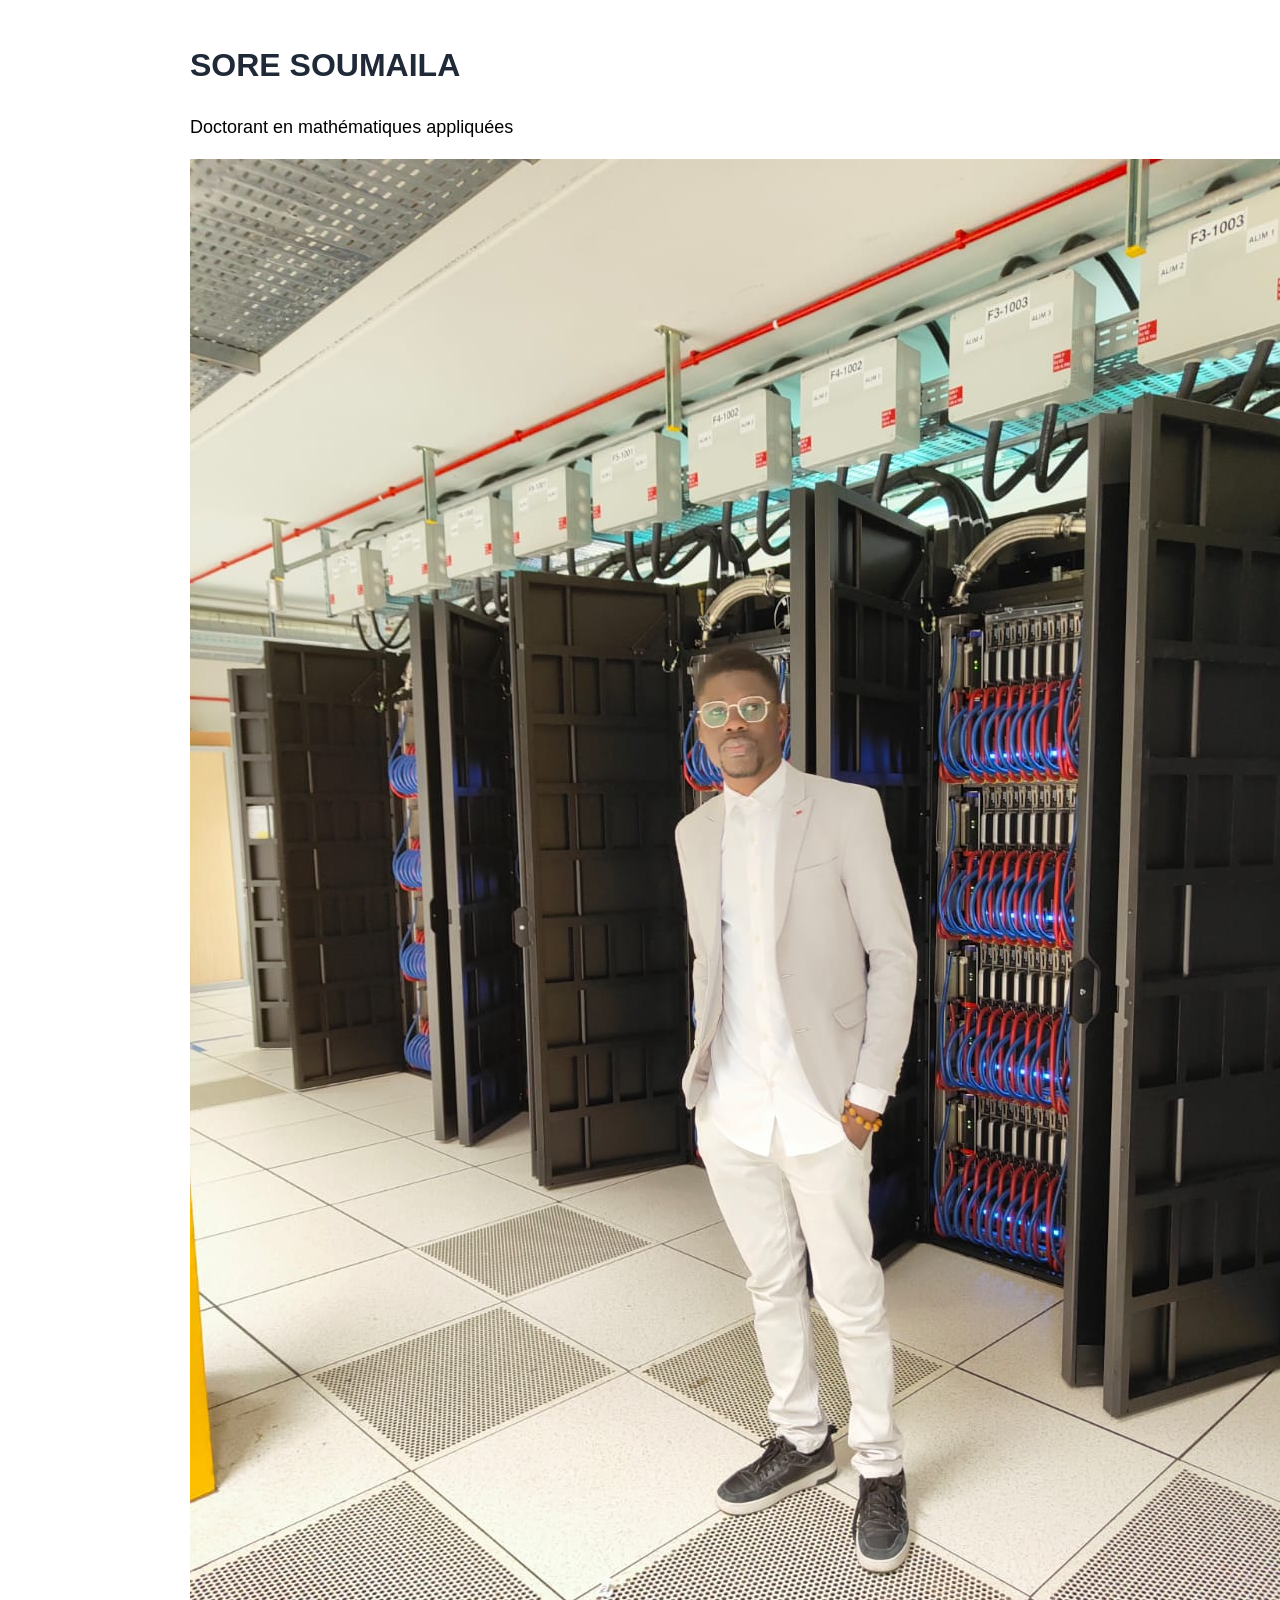
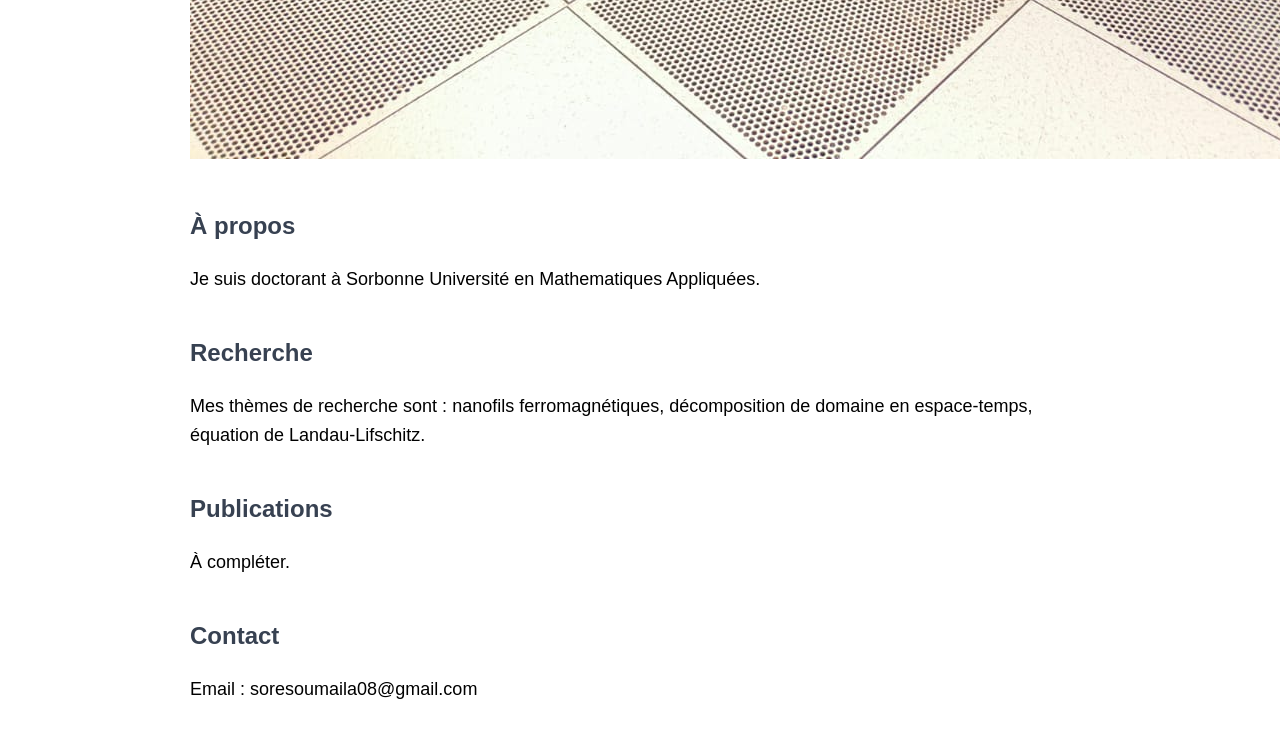
==== index.html @ db2e1ffe "Update index.html" ====
<!DOCTYPE html>
<html lang="fr">
<head>
  <meta charset="UTF-8">
  <meta name="viewport" content="width=device-width, initial-scale=1.0">
  <link rel="stylesheet" href="style.css">
  <title>Mon site personnel</title>
  <style>
    body {
      font-family: Arial, sans-serif;
      max-width: 900px;
      margin: 40px auto;
      padding: 0 20px;
      line-height: 1.6;
    }
    h1 {
      color: #1f2937;
    }
    h2 {
      margin-top: 40px;
      color: #374151;
    }
  </style>
</head>
<body>
  <h1>SORE SOUMAILA</h1>
  <p>Doctorant en mathématiques appliquées</p>
  <img src="images/photo.jpg" alt="Photo de profil" class="photo-profil">
  <h2>À propos</h2>
  <p>Je suis doctorant à Sorbonne Université en Mathematiques Appliquées.</p>
  <h2>Recherche</h2>
  <p>Mes thèmes de recherche sont : nanofils ferromagnétiques, décomposition de domaine en espace-temps, équation de Landau-Lifschitz.</p>

  <h2>Publications</h2>
  <p>À compléter.</p>

  <h2>Contact</h2>
  <p>Email : soresoumaila08@gmail.com</p>
</body>
</html>
---- style.css ----
body {
  font-family: Arial, sans-serif;
  margin: 40px;
}

h1 {
  color: darkblue;
}

p {
  font-size: 18px;
}
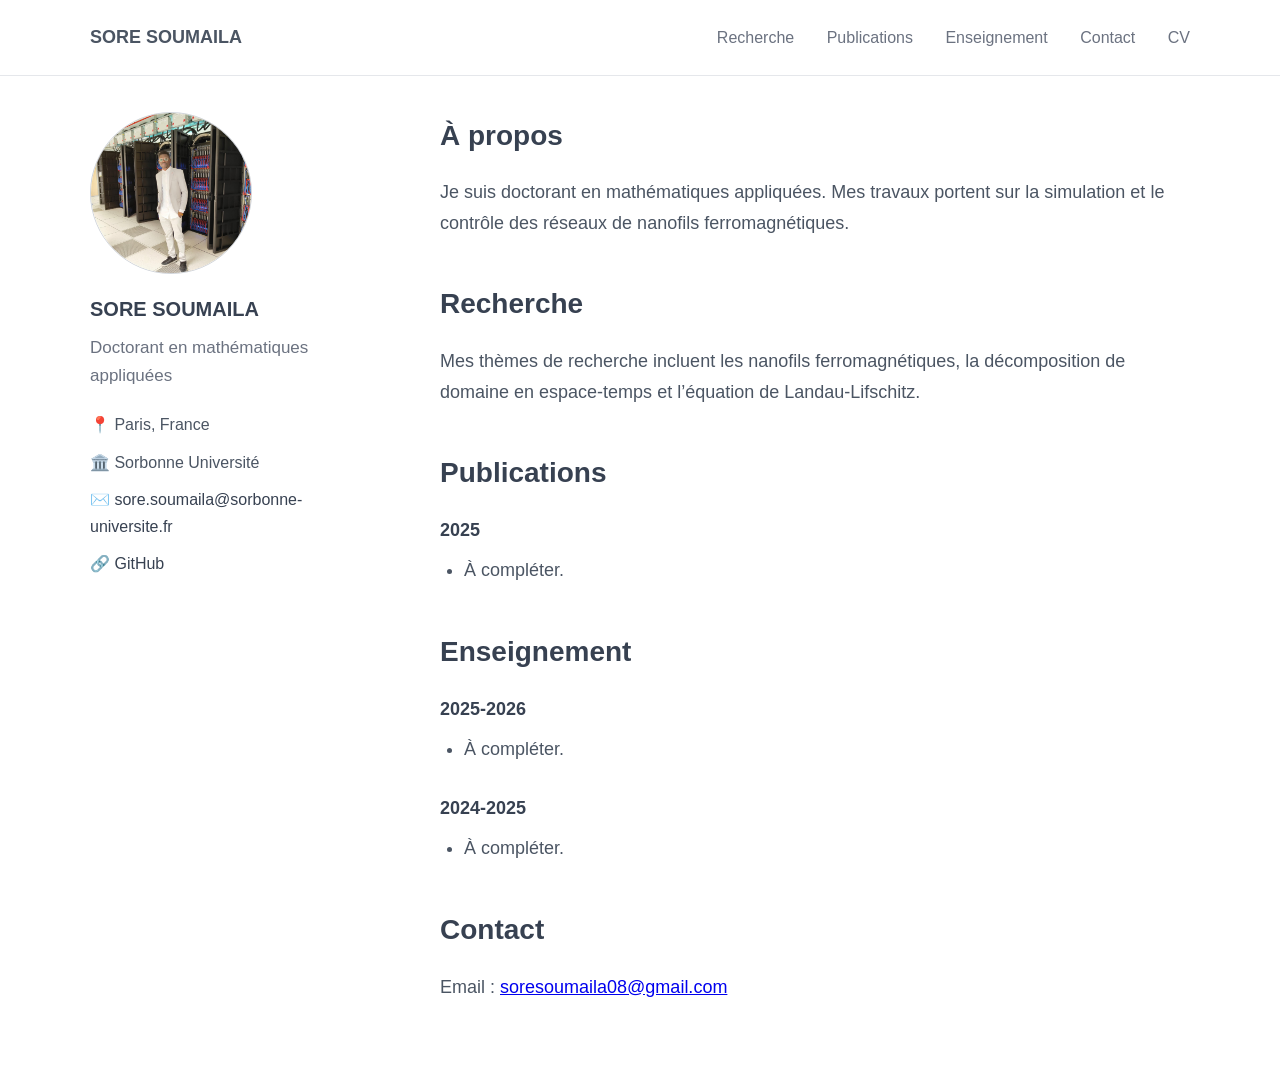
==== commit 21750f2e: "Update index.html" ====
--- a/index.html
+++ b/index.html
@@ -3,38 +3,93 @@
 <head>
   <meta charset="UTF-8">
   <meta name="viewport" content="width=device-width, initial-scale=1.0">
+  <title>SORE SOUMAILA</title>
   <link rel="stylesheet" href="style.css">
-  <title>Mon site personnel</title>
-  <style>
-    body {
-      font-family: Arial, sans-serif;
-      max-width: 900px;
-      margin: 40px auto;
-      padding: 0 20px;
-      line-height: 1.6;
-    }
-    h1 {
-      color: #1f2937;
-    }
-    h2 {
-      margin-top: 40px;
-      color: #374151;
-    }
-  </style>
 </head>
 <body>
-  <h1>SORE SOUMAILA</h1>
-  <p>Doctorant en mathématiques appliquées</p>
-  <img src="images/photo.jpg" alt="Photo de profil" class="photo-profil">
-  <h2>À propos</h2>
-  <p>Je suis doctorant à Sorbonne Université en Mathematiques Appliquées.</p>
-  <h2>Recherche</h2>
-  <p>Mes thèmes de recherche sont : nanofils ferromagnétiques, décomposition de domaine en espace-temps, équation de Landau-Lifschitz.</p>
+  <header class="topbar">
+    <div class="topbar-container">
+      <div class="site-name">SORE SOUMAILA</div>
+      <nav class="menu">
+        <a href="#recherche">Recherche</a>
+        <a href="#publications">Publications</a>
+        <a href="#enseignement">Enseignement</a>
+        <a href="#contact">Contact</a>
+        <a href="#">CV</a>
+      </nav>
+    </div>
+  </header>
 
-  <h2>Publications</h2>
-  <p>À compléter.</p>
+  <main class="layout">
+    <aside class="sidebar">
+      <img src="images/photo.jpg" alt="Photo de profil" class="photo-profil">
 
-  <h2>Contact</h2>
-  <p>Email : soresoumaila08@gmail.com</p>
+      <h1>SORE SOUMAILA</h1>
+      <p class="subtitle">Doctorant en mathématiques appliquées</p>
+
+      <div class="info-block">
+        <p>📍 Paris, France</p>
+        <p>🏛️ Sorbonne Université </p>
+        <p>✉️ <a href="mailto:sore.soumaila@sorbonne-universite.fr">sore.soumaila@sorbonne-universite.fr</a></p>
+        <p>🔗 <a href="#">GitHub</a></p>
+      </div>
+    </aside>
+
+    <section class="content">
+      <section id="apropos">
+        <h2>À propos</h2>
+        <p>
+          Je suis doctorant en mathématiques appliquées. Mes travaux portent sur
+          la simulation et le contrôle des réseaux de nanofils ferromagnétiques.
+        </p>
+      </section>
+
+      <section id="recherche">
+        <h2>Recherche</h2>
+        <p>
+          Mes thèmes de recherche incluent les nanofils ferromagnétiques,
+          la décomposition de domaine en espace-temps et l’équation de
+          Landau-Lifschitz.
+        </p>
+      </section>
+
+      <section id="publications">
+        <h2>Publications</h2>
+
+        <div class="year-block">
+          <h3>2025</h3>
+          <ul>
+            <li>À compléter.</li>
+          </ul>
+        </div>
+      </section>
+
+      <section id="enseignement">
+        <h2>Enseignement</h2>
+
+        <div class="year-block">
+          <h3>2025-2026</h3>
+          <ul>
+            <li>À compléter.</li>
+          </ul>
+        </div>
+
+        <div class="year-block">
+          <h3>2024-2025</h3>
+          <ul>
+            <li>À compléter.</li>
+          </ul>
+        </div>
+      </section>
+
+      <section id="contact">
+        <h2>Contact</h2>
+        <p>
+          Email :
+          <a href="mailto:soresoumaila08@gmail.com">soresoumaila08@gmail.com</a>
+        </p>
+      </section>
+    </section>
+  </main>
 </body>
 </html>
--- a/style.css
+++ b/style.css
@@ -1,12 +1,142 @@
 body {
-  font-family: Arial, sans-serif;
-  margin: 40px;
+  margin: 0;
+  font-family: Arial, Helvetica, sans-serif;
+  color: #333;
+  background-color: #ffffff;
+  line-height: 1.7;
 }
 
-h1 {
-  color: darkblue;
+.topbar {
+  border-bottom: 1px solid #e5e7eb;
+  background-color: #fff;
 }
 
-p {
+.topbar-container {
+  max-width: 1100px;
+  margin: 0 auto;
+  padding: 22px 24px;
+  display: flex;
+  align-items: center;
+  justify-content: space-between;
+}
+
+.site-name {
   font-size: 18px;
+  font-weight: 700;
+  color: #4b5563;
 }
+
+.menu a {
+  text-decoration: none;
+  color: #6b7280;
+  margin-left: 28px;
+  font-size: 16px;
+}
+
+.menu a:hover {
+  color: #111827;
+}
+
+.layout {
+  max-width: 1100px;
+  margin: 36px auto;
+  padding: 0 24px;
+  display: grid;
+  grid-template-columns: 280px 1fr;
+  gap: 70px;
+}
+
+.sidebar {
+  position: sticky;
+  top: 30px;
+  align-self: start;
+}
+
+.photo-profil {
+  width: 160px;
+  height: 160px;
+  object-fit: cover;
+  border-radius: 50%;
+  display: block;
+  margin-bottom: 18px;
+  border: 1px solid #d1d5db;
+}
+
+.sidebar h1 {
+  font-size: 20px;
+  margin: 0 0 8px 0;
+  color: #374151;
+}
+
+.subtitle {
+  margin: 0 0 20px 0;
+  color: #6b7280;
+  font-size: 17px;
+}
+
+.info-block p {
+  margin: 10px 0;
+  color: #4b5563;
+  font-size: 16px;
+}
+
+.info-block a {
+  color: #374151;
+  text-decoration: none;
+}
+
+.info-block a:hover {
+  text-decoration: underline;
+}
+
+.content h2 {
+  font-size: 28px;
+  margin-top: 0;
+  margin-bottom: 10px;
+  color: #374151;
+}
+
+.content p,
+.content li {
+  font-size: 18px;
+  color: #4b5563;
+}
+
+.content section {
+  margin-bottom: 42px;
+}
+
+.year-block {
+  margin-bottom: 28px;
+}
+
+.year-block h3 {
+  font-size: 18px;
+  margin-bottom: 10px;
+  color: #374151;
+}
+
+.year-block ul {
+  margin: 0;
+  padding-left: 24px;
+}
+
+.year-block li {
+  margin-bottom: 10px;
+}
+
+@media (max-width: 900px) {
+  .layout {
+    grid-template-columns: 1fr;
+    gap: 30px;
+  }
+
+  .sidebar {
+    position: static;
+  }
+
+  .menu a {
+    margin-left: 14px;
+    font-size: 14px;
+  }
+}
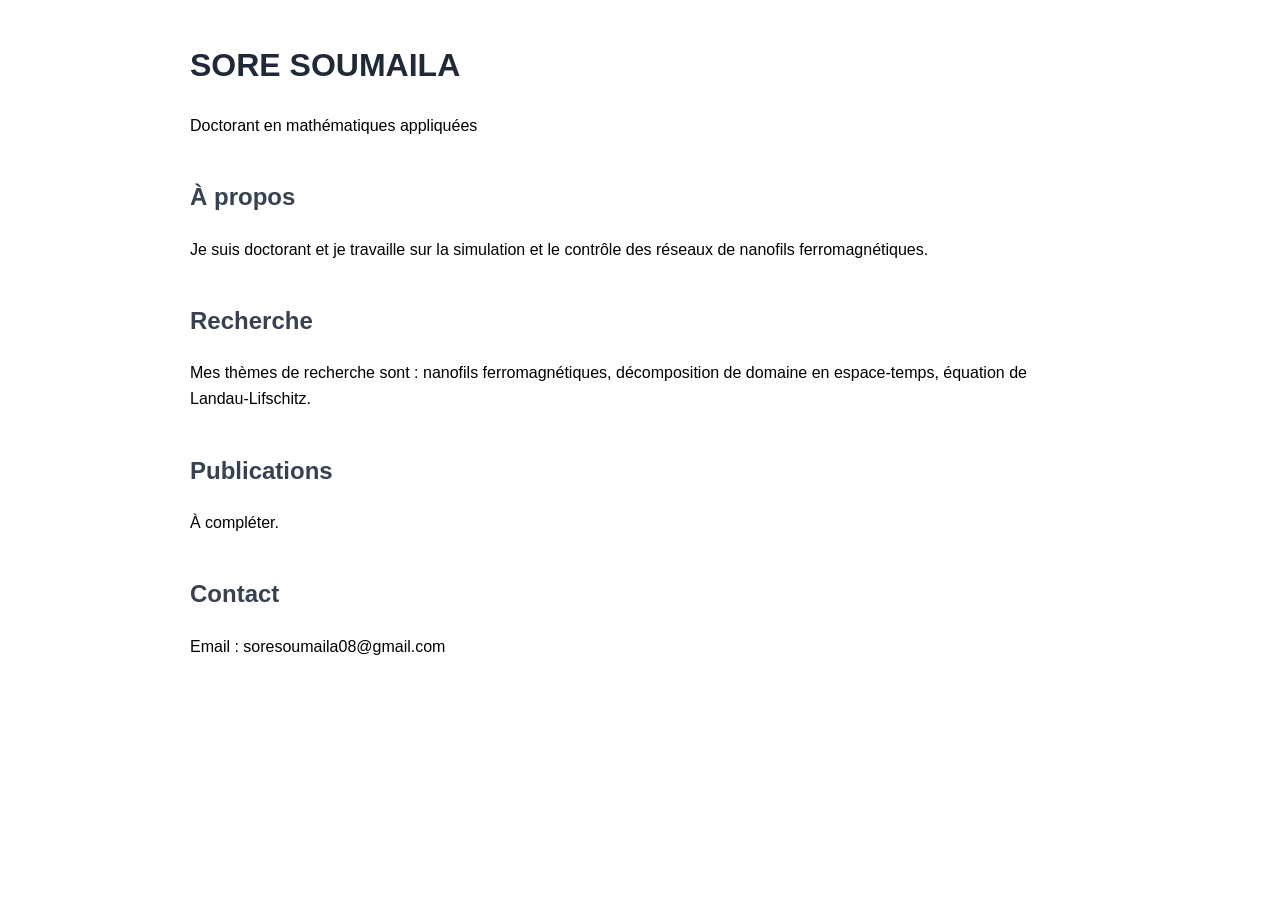
==== commit 1eb0433d: "Add files via upload" ====
--- a/index.html
+++ b/index.html
@@ -3,93 +3,38 @@
 <head>
   <meta charset="UTF-8">
   <meta name="viewport" content="width=device-width, initial-scale=1.0">
-  <title>SORE SOUMAILA</title>
-  <link rel="stylesheet" href="style.css">
+  <title>Mon site personnel</title>
+  <style>
+    body {
+      font-family: Arial, sans-serif;
+      max-width: 900px;
+      margin: 40px auto;
+      padding: 0 20px;
+      line-height: 1.6;
+    }
+    h1 {
+      color: #1f2937;
+    }
+    h2 {
+      margin-top: 40px;
+      color: #374151;
+    }
+  </style>
 </head>
 <body>
-  <header class="topbar">
-    <div class="topbar-container">
-      <div class="site-name">SORE SOUMAILA</div>
-      <nav class="menu">
-        <a href="#recherche">Recherche</a>
-        <a href="#publications">Publications</a>
-        <a href="#enseignement">Enseignement</a>
-        <a href="#contact">Contact</a>
-        <a href="#">CV</a>
-      </nav>
-    </div>
-  </header>
+  <h1>SORE SOUMAILA</h1>
+  <p>Doctorant en mathématiques appliquées</p>
 
-  <main class="layout">
-    <aside class="sidebar">
-      <img src="images/photo.jpg" alt="Photo de profil" class="photo-profil">
+  <h2>À propos</h2>
+  <p>Je suis doctorant et je travaille sur la simulation et le contrôle des réseaux de nanofils ferromagnétiques.</p>
 
-      <h1>SORE SOUMAILA</h1>
-      <p class="subtitle">Doctorant en mathématiques appliquées</p>
+  <h2>Recherche</h2>
+  <p>Mes thèmes de recherche sont : nanofils ferromagnétiques, décomposition de domaine en espace-temps, équation de Landau-Lifschitz.</p>
 
-      <div class="info-block">
-        <p>📍 Paris, France</p>
-        <p>🏛️ Sorbonne Université </p>
-        <p>✉️ <a href="mailto:sore.soumaila@sorbonne-universite.fr">sore.soumaila@sorbonne-universite.fr</a></p>
-        <p>🔗 <a href="#">GitHub</a></p>
-      </div>
-    </aside>
+  <h2>Publications</h2>
+  <p>À compléter.</p>
 
-    <section class="content">
-      <section id="apropos">
-        <h2>À propos</h2>
-        <p>
-          Je suis doctorant en mathématiques appliquées. Mes travaux portent sur
-          la simulation et le contrôle des réseaux de nanofils ferromagnétiques.
-        </p>
-      </section>
-
-      <section id="recherche">
-        <h2>Recherche</h2>
-        <p>
-          Mes thèmes de recherche incluent les nanofils ferromagnétiques,
-          la décomposition de domaine en espace-temps et l’équation de
-          Landau-Lifschitz.
-        </p>
-      </section>
-
-      <section id="publications">
-        <h2>Publications</h2>
-
-        <div class="year-block">
-          <h3>2025</h3>
-          <ul>
-            <li>À compléter.</li>
-          </ul>
-        </div>
-      </section>
-
-      <section id="enseignement">
-        <h2>Enseignement</h2>
-
-        <div class="year-block">
-          <h3>2025-2026</h3>
-          <ul>
-            <li>À compléter.</li>
-          </ul>
-        </div>
-
-        <div class="year-block">
-          <h3>2024-2025</h3>
-          <ul>
-            <li>À compléter.</li>
-          </ul>
-        </div>
-      </section>
-
-      <section id="contact">
-        <h2>Contact</h2>
-        <p>
-          Email :
-          <a href="mailto:soresoumaila08@gmail.com">soresoumaila08@gmail.com</a>
-        </p>
-      </section>
-    </section>
-  </main>
+  <h2>Contact</h2>
+  <p>Email : soresoumaila08@gmail.com</p>
 </body>
 </html>
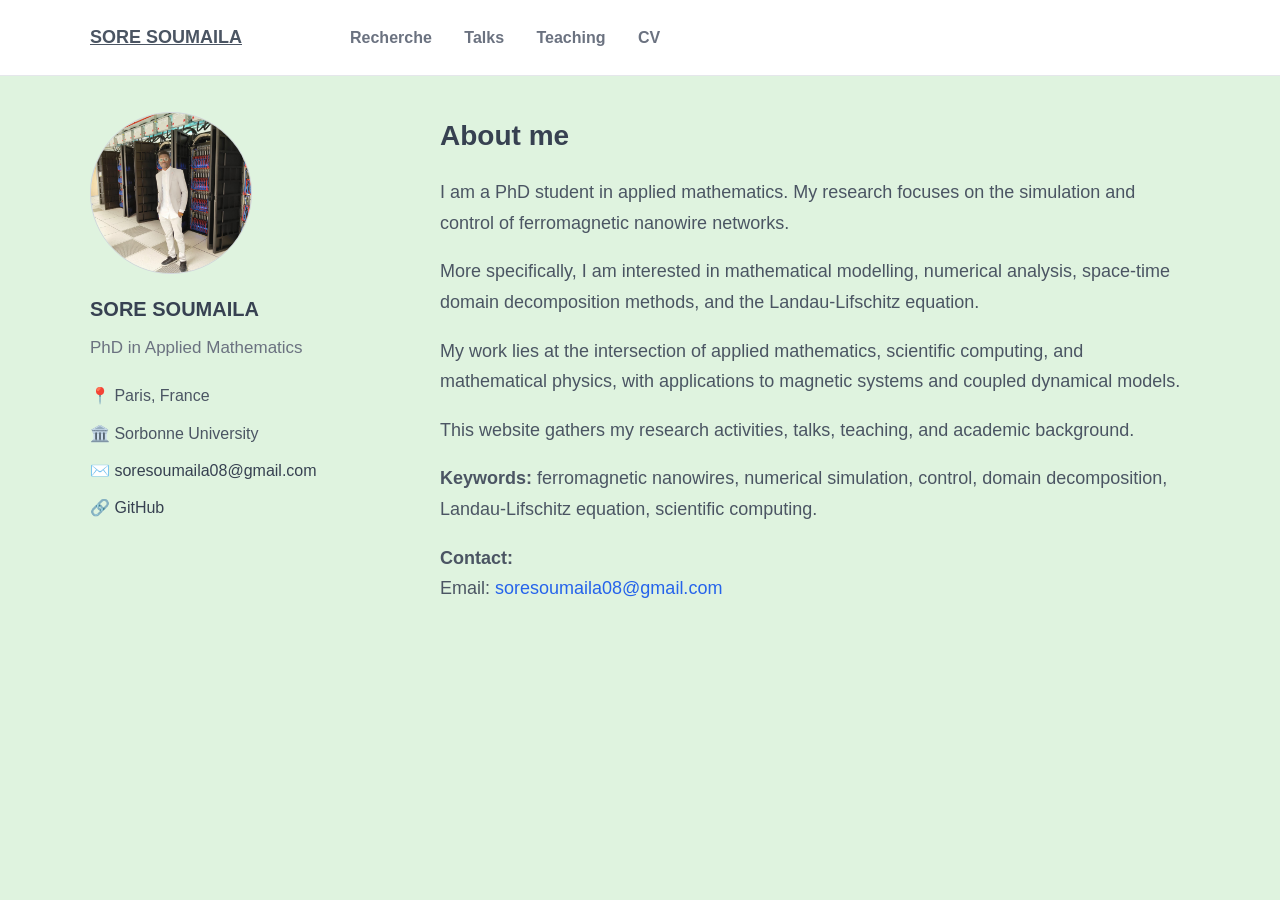
==== commit 3e9b6c83: "Update index.html" ====
--- a/index.html
+++ b/index.html
@@ -3,38 +3,74 @@
 <head>
   <meta charset="UTF-8">
   <meta name="viewport" content="width=device-width, initial-scale=1.0">
-  <title>Mon site personnel</title>
-  <style>
-    body {
-      font-family: Arial, sans-serif;
-      max-width: 900px;
-      margin: 40px auto;
-      padding: 0 20px;
-      line-height: 1.6;
-    }
-    h1 {
-      color: #1f2937;
-    }
-    h2 {
-      margin-top: 40px;
-      color: #374151;
-    }
-  </style>
+  <title>SORE SOUMAILA</title>
+  <link rel="stylesheet" href="style.css">
 </head>
 <body>
-  <h1>SORE SOUMAILA</h1>
-  <p>Doctorant en mathématiques appliquées</p>
+  <header class="topbar">
+    <div class="topbar-container">
+      <a href="index.html" class="site-name">SORE SOUMAILA</a>
+      <nav class="menu">
+        <a href="recherche.html">Recherche</a>
+        <a href="talks.html">Talks</a>
+        <a href="enseignement.html">Teaching</a>
+        <a href="cv.html">CV</a>
+      </nav>
+    </div>
+  </header>
 
-  <h2>À propos</h2>
-  <p>Je suis doctorant et je travaille sur la simulation et le contrôle des réseaux de nanofils ferromagnétiques.</p>
+  <main class="layout">
+    <aside class="sidebar">
+      <img src="images/photo.jpg" alt="Photo de profil" class="photo-profil">
 
-  <h2>Recherche</h2>
-  <p>Mes thèmes de recherche sont : nanofils ferromagnétiques, décomposition de domaine en espace-temps, équation de Landau-Lifschitz.</p>
+      <h1>SORE SOUMAILA</h1>
+      <p class="subtitle">PhD in Applied Mathematics</p>
 
-  <h2>Publications</h2>
-  <p>À compléter.</p>
+      <div class="info-block">
+        <p>📍 Paris, France</p>
+        <p>🏛️ Sorbonne University</p>
+        <p>✉️ <a href="mailto:soresoumaila08@gmail.com">soresoumaila08@gmail.com</a></p>
+        <p>🔗 <a href="#">GitHub</a></p>
+      </div>
+    </aside>
 
-  <h2>Contact</h2>
-  <p>Email : soresoumaila08@gmail.com</p>
+    <section class="content">
+      <h2>About me</h2>
+
+      <p>
+        I am a PhD student in applied mathematics. My research focuses on the
+        simulation and control of ferromagnetic nanowire networks.
+      </p>
+
+      <p>
+        More specifically, I am interested in mathematical modelling,
+        numerical analysis, space-time domain decomposition methods,
+        and the Landau-Lifschitz equation.
+      </p>
+
+      <p>
+        My work lies at the intersection of applied mathematics,
+        scientific computing, and mathematical physics, with applications
+        to magnetic systems and coupled dynamical models.
+      </p>
+
+      <p>
+        This website gathers my research activities, talks, teaching,
+        and academic background.
+      </p>
+
+      <p>
+        <strong>Keywords:</strong> ferromagnetic nanowires, numerical simulation,
+        control, domain decomposition, Landau-Lifschitz equation,
+        scientific computing.
+      </p>
+
+      <p>
+        <strong>Contact:</strong><br>
+        Email:
+        <a href="mailto:soresoumaila08@gmail.com">soresoumaila08@gmail.com</a>
+      </p>
+    </section>
+  </main>
 </body>
 </html>
--- a/style.css
+++ b/style.css
@@ -0,0 +1,158 @@
+body {
+  margin: 0;
+  font-family: Arial, Helvetica, sans-serif;
+  color: #333;
+  background-color: #dff3df;
+  line-height: 1.7;
+}
+
+.topbar {
+  border-bottom: 1px solid #e5e7eb;
+  background-color: #fff;
+}
+
+.topbar-container {
+  max-width: 1100px;
+  margin: 0 auto;
+  padding: 22px 24px;
+  display: flex;
+  align-items: center;
+  justify-content: flex-start;
+  gap: 80px;
+}
+
+.site-name {
+  font-size: 18px;
+  font-weight: 700;
+  color: #4b5563;
+}
+
+.menu a {
+  text-decoration: none;
+  color: #6b7280;
+  margin-left: 28px;
+  font-size: 16px;
+  font-weight: 600;
+}
+
+.menu a:hover {
+  color: #111827;
+}
+
+.layout {
+  max-width: 1100px;
+  margin: 36px auto;
+  padding: 0 24px;
+  display: grid;
+  grid-template-columns: 280px 1fr;
+  gap: 70px;
+}
+
+.sidebar {
+  align-self: start;
+}
+
+.photo-profil {
+  width: 160px;
+  height: 160px;
+  object-fit: cover;
+  border-radius: 50%;
+  display: block;
+  margin-bottom: 18px;
+  border: 1px solid #d1d5db;
+}
+
+.sidebar h1 {
+  font-size: 20px;
+  margin: 0 0 8px 0;
+  color: #374151;
+}
+
+.subtitle {
+  margin: 0 0 20px 0;
+  color: #6b7280;
+  font-size: 17px;
+}
+
+.info-block p {
+  margin: 10px 0;
+  color: #4b5563;
+  font-size: 16px;
+}
+
+.info-block a {
+  color: #374151;
+  text-decoration: none;
+}
+
+.info-block a:hover {
+  text-decoration: underline;
+}
+
+.content h2 {
+  font-size: 28px;
+  margin-top: 0;
+  margin-bottom: 10px;
+  color: #374151;
+}
+
+.content h3 {
+  font-size: 22px;
+  margin-top: 28px;
+  margin-bottom: 10px;
+  color: #374151;
+}
+
+.content p,
+.content li {
+  font-size: 18px;
+  color: #4b5563;
+}
+
+.content section {
+  margin-bottom: 42px;
+}
+
+.year-block {
+  margin-bottom: 28px;
+}
+
+.year-block h3 {
+  font-size: 18px;
+  margin-bottom: 10px;
+  color: #374151;
+}
+
+.year-block ul {
+  margin: 0;
+  padding-left: 24px;
+}
+
+.year-block li {
+  margin-bottom: 10px;
+}
+
+.content ul {
+  padding-left: 22px;
+}
+
+.content a {
+  color: #2563eb;
+  text-decoration: none;
+}
+
+.content a:hover {
+  text-decoration: underline;
+}
+
+@media (max-width: 900px) {
+  .layout {
+    grid-template-columns: 1fr;
+    gap: 30px;
+  }
+
+  .menu a {
+    margin-left: 14px;
+    font-size: 14px;
+  }
+}
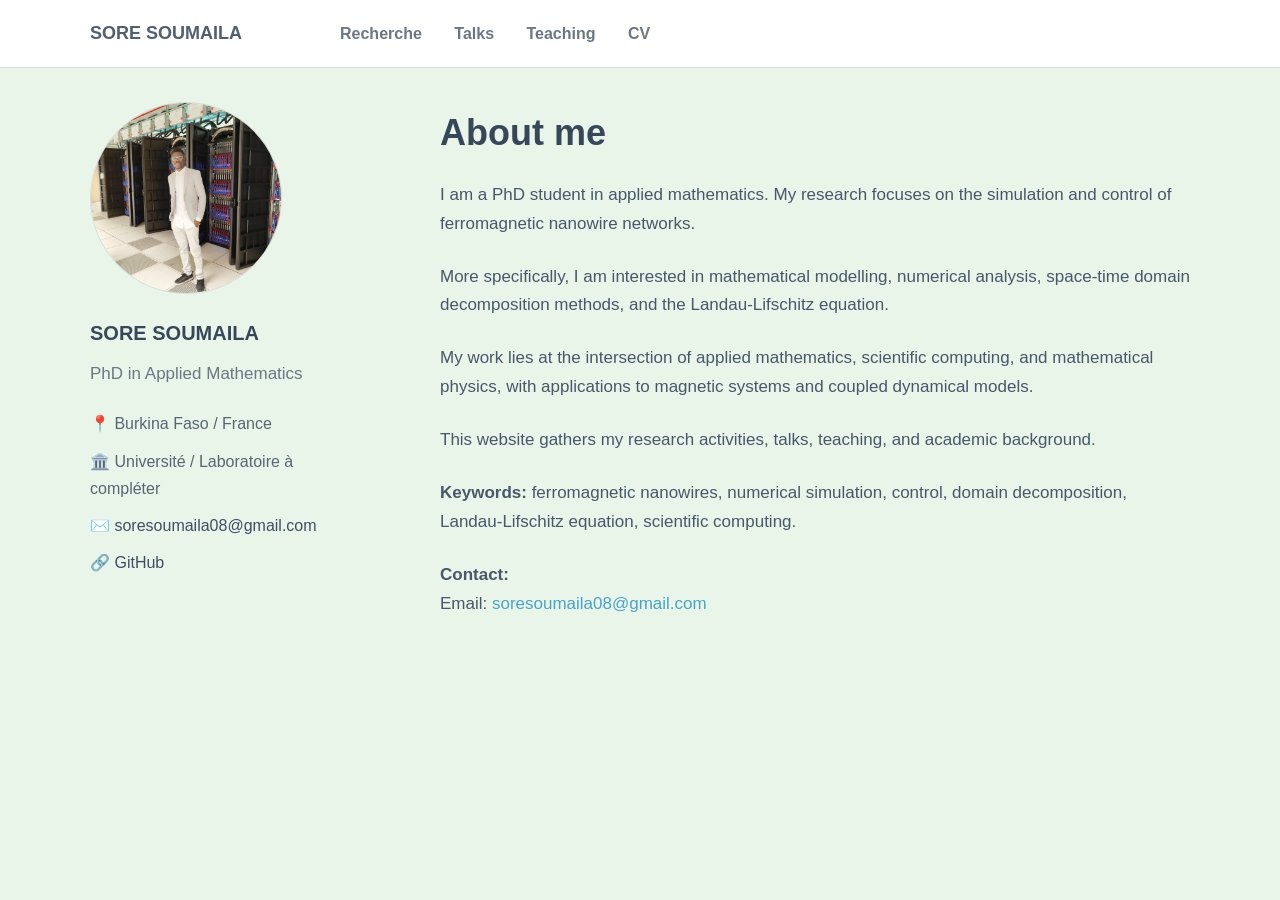
==== commit b14bf0c3: "Update index.html" ====
--- a/index.html
+++ b/index.html
@@ -1,3 +1,4 @@
+
 <!DOCTYPE html>
 <html lang="fr">
 <head>
@@ -27,8 +28,8 @@
       <p class="subtitle">PhD in Applied Mathematics</p>
 
       <div class="info-block">
-        <p>📍 Paris, France</p>
-        <p>🏛️ Sorbonne University</p>
+        <p>📍 Burkina Faso / France</p>
+        <p>🏛️ Université / Laboratoire à compléter</p>
         <p>✉️ <a href="mailto:soresoumaila08@gmail.com">soresoumaila08@gmail.com</a></p>
         <p>🔗 <a href="#">GitHub</a></p>
       </div>
--- a/style.css
+++ b/style.css
@@ -1,51 +1,56 @@
 body {
   margin: 0;
   font-family: Arial, Helvetica, sans-serif;
-  color: #333;
-  background-color: #dff3df;
+  color: #3f4d63;
+  background-color: #eaf5ea;
   line-height: 1.7;
 }
 
 .topbar {
-  border-bottom: 1px solid #e5e7eb;
-  background-color: #fff;
+  border-bottom: 1px solid #d8e0d8;
+  background-color: #ffffff;
 }
 
 .topbar-container {
   max-width: 1100px;
   margin: 0 auto;
-  padding: 22px 24px;
+  padding: 18px 24px;
   display: flex;
   align-items: center;
   justify-content: flex-start;
-  gap: 80px;
+  gap: 70px;
 }
 
 .site-name {
   font-size: 18px;
   font-weight: 700;
-  color: #4b5563;
+  color: #51606f;
+  text-decoration: none;
+}
+
+.site-name:hover {
+  text-decoration: underline;
 }
 
 .menu a {
   text-decoration: none;
-  color: #6b7280;
+  color: #6b7785;
   margin-left: 28px;
   font-size: 16px;
   font-weight: 600;
 }
 
 .menu a:hover {
-  color: #111827;
+  color: #2f3b4a;
 }
 
 .layout {
   max-width: 1100px;
-  margin: 36px auto;
+  margin: 34px auto;
   padding: 0 24px;
   display: grid;
-  grid-template-columns: 280px 1fr;
-  gap: 70px;
+  grid-template-columns: 270px 1fr;
+  gap: 80px;
 }
 
 .sidebar {
@@ -53,35 +58,35 @@
 }
 
 .photo-profil {
-  width: 160px;
-  height: 160px;
+  width: 190px;
+  height: 190px;
   object-fit: cover;
   border-radius: 50%;
   display: block;
-  margin-bottom: 18px;
-  border: 1px solid #d1d5db;
+  margin-bottom: 22px;
+  border: 1px solid #d5dddd;
 }
 
 .sidebar h1 {
   font-size: 20px;
-  margin: 0 0 8px 0;
-  color: #374151;
+  margin: 0 0 10px 0;
+  color: #37475a;
 }
 
 .subtitle {
-  margin: 0 0 20px 0;
-  color: #6b7280;
+  margin: 0 0 22px 0;
+  color: #6a7784;
   font-size: 17px;
 }
 
 .info-block p {
   margin: 10px 0;
-  color: #4b5563;
+  color: #586574;
   font-size: 16px;
 }
 
 .info-block a {
-  color: #374151;
+  color: #3f4d63;
   text-decoration: none;
 }
 
@@ -90,27 +95,41 @@
 }
 
 .content h2 {
-  font-size: 28px;
+  font-size: 36px;
   margin-top: 0;
-  margin-bottom: 10px;
-  color: #374151;
+  margin-bottom: 18px;
+  color: #37475a;
 }
 
 .content h3 {
-  font-size: 22px;
+  font-size: 24px;
   margin-top: 28px;
-  margin-bottom: 10px;
-  color: #374151;
+  margin-bottom: 12px;
+  color: #37475a;
 }
 
 .content p,
 .content li {
-  font-size: 18px;
-  color: #4b5563;
+  font-size: 17px;
+  color: #48576a;
 }
 
-.content section {
-  margin-bottom: 42px;
+.content p {
+  margin-bottom: 24px;
+  max-width: 900px;
+}
+
+.content ul {
+  padding-left: 24px;
+}
+
+.content a {
+  color: #4aa3c7;
+  text-decoration: none;
+}
+
+.content a:hover {
+  text-decoration: underline;
 }
 
 .year-block {
@@ -120,7 +139,7 @@
 .year-block h3 {
   font-size: 18px;
   margin-bottom: 10px;
-  color: #374151;
+  color: #37475a;
 }
 
 .year-block ul {
@@ -132,22 +151,13 @@
   margin-bottom: 10px;
 }
 
-.content ul {
-  padding-left: 22px;
-}
-
-.content a {
-  color: #2563eb;
-  text-decoration: none;
-}
-
-.content a:hover {
-  text-decoration: underline;
-}
-
 @media (max-width: 900px) {
   .layout {
     grid-template-columns: 1fr;
+    gap: 30px;
+  }
+
+  .topbar-container {
     gap: 30px;
   }
 
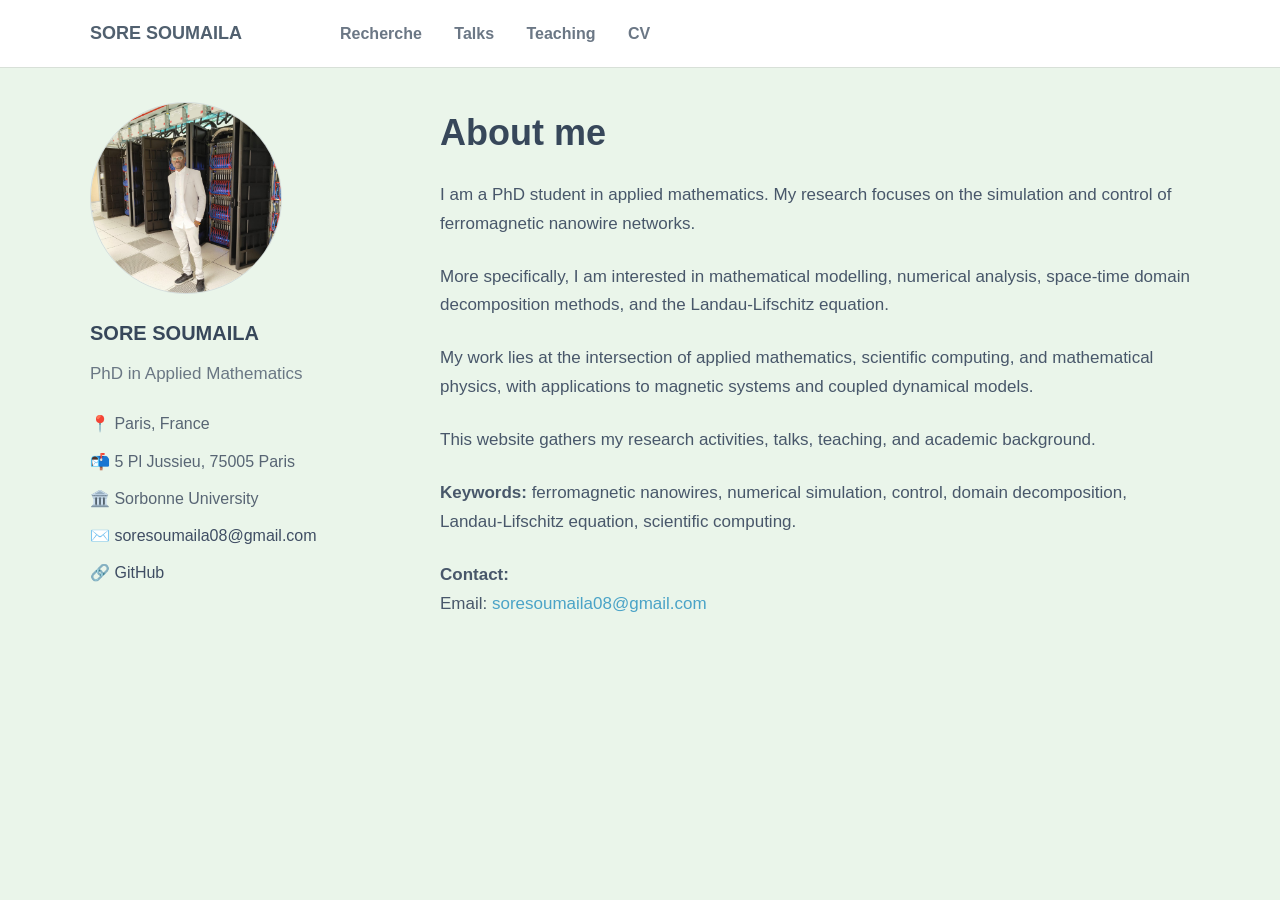
==== commit 5df9a557: "Update index.html" ====
--- a/index.html
+++ b/index.html
@@ -1,35 +1,35 @@
-
 <!DOCTYPE html>
 <html lang="fr">
 <head>
   <meta charset="UTF-8">
   <meta name="viewport" content="width=device-width, initial-scale=1.0">
   <title>SORE SOUMAILA</title>
-  <link rel="stylesheet" href="style.css">
+  <link rel="stylesheet" href="/style.css">
 </head>
 <body>
   <header class="topbar">
     <div class="topbar-container">
-      <a href="index.html" class="site-name">SORE SOUMAILA</a>
+      <a href="/" class="site-name">SORE SOUMAILA</a>
       <nav class="menu">
-        <a href="recherche.html">Recherche</a>
-        <a href="talks.html">Talks</a>
-        <a href="enseignement.html">Teaching</a>
-        <a href="cv.html">CV</a>
+        <a href="/recherche/">Recherche</a>
+        <a href="/talks/">Talks</a>
+        <a href="/enseignement/">Teaching</a>
+        <a href="/cv/">CV</a>
       </nav>
     </div>
   </header>
 
   <main class="layout">
     <aside class="sidebar">
-      <img src="images/photo.jpg" alt="Photo de profil" class="photo-profil">
+      <img src="/images/photo.jpg" alt="Photo de profil" class="photo-profil">
 
       <h1>SORE SOUMAILA</h1>
       <p class="subtitle">PhD in Applied Mathematics</p>
 
       <div class="info-block">
-        <p>📍 Burkina Faso / France</p>
-        <p>🏛️ Université / Laboratoire à compléter</p>
+        <p>📍 Paris, France</p>
+        <p>📬 5 Pl Jussieu, 75005 Paris</p>
+        <p>🏛️ Sorbonne University </p>
         <p>✉️ <a href="mailto:soresoumaila08@gmail.com">soresoumaila08@gmail.com</a></p>
         <p>🔗 <a href="#">GitHub</a></p>
       </div>
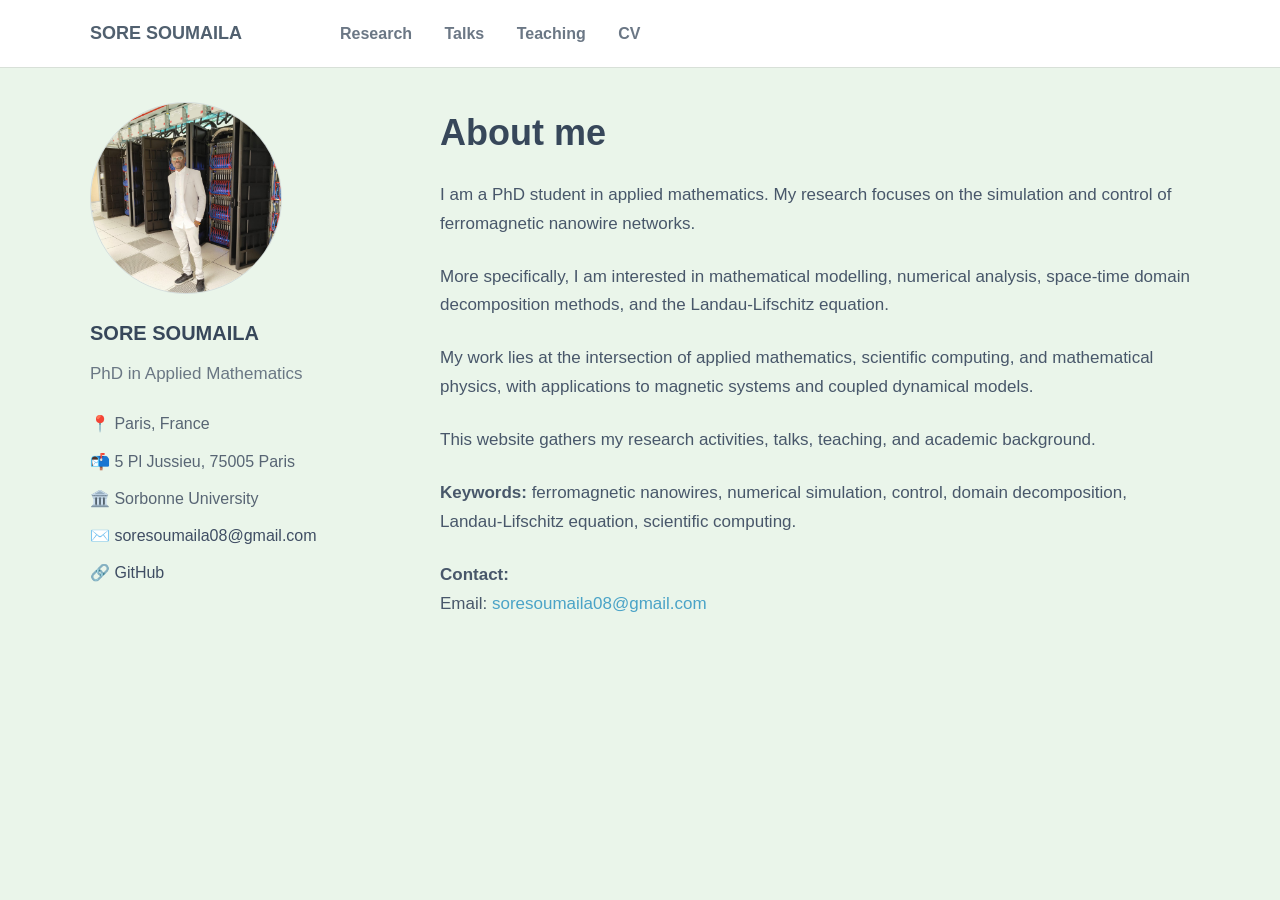
==== commit c52deb73: "Update index.html" ====
--- a/index.html
+++ b/index.html
@@ -3,6 +3,7 @@
 <head>
   <meta charset="UTF-8">
   <meta name="viewport" content="width=device-width, initial-scale=1.0">
+  <meta name="google-site-verification" content="8gv8ETqGiuPviAt5-yaoIe_0OM7RxLq_Fy0cH31vGm8" />
   <title>SORE SOUMAILA</title>
   <link rel="stylesheet" href="/style.css">
 </head>
@@ -11,7 +12,7 @@
     <div class="topbar-container">
       <a href="/" class="site-name">SORE SOUMAILA</a>
       <nav class="menu">
-        <a href="/recherche/">Recherche</a>
+        <a href="/recherche/">Research</a>
         <a href="/talks/">Talks</a>
         <a href="/enseignement/">Teaching</a>
         <a href="/cv/">CV</a>
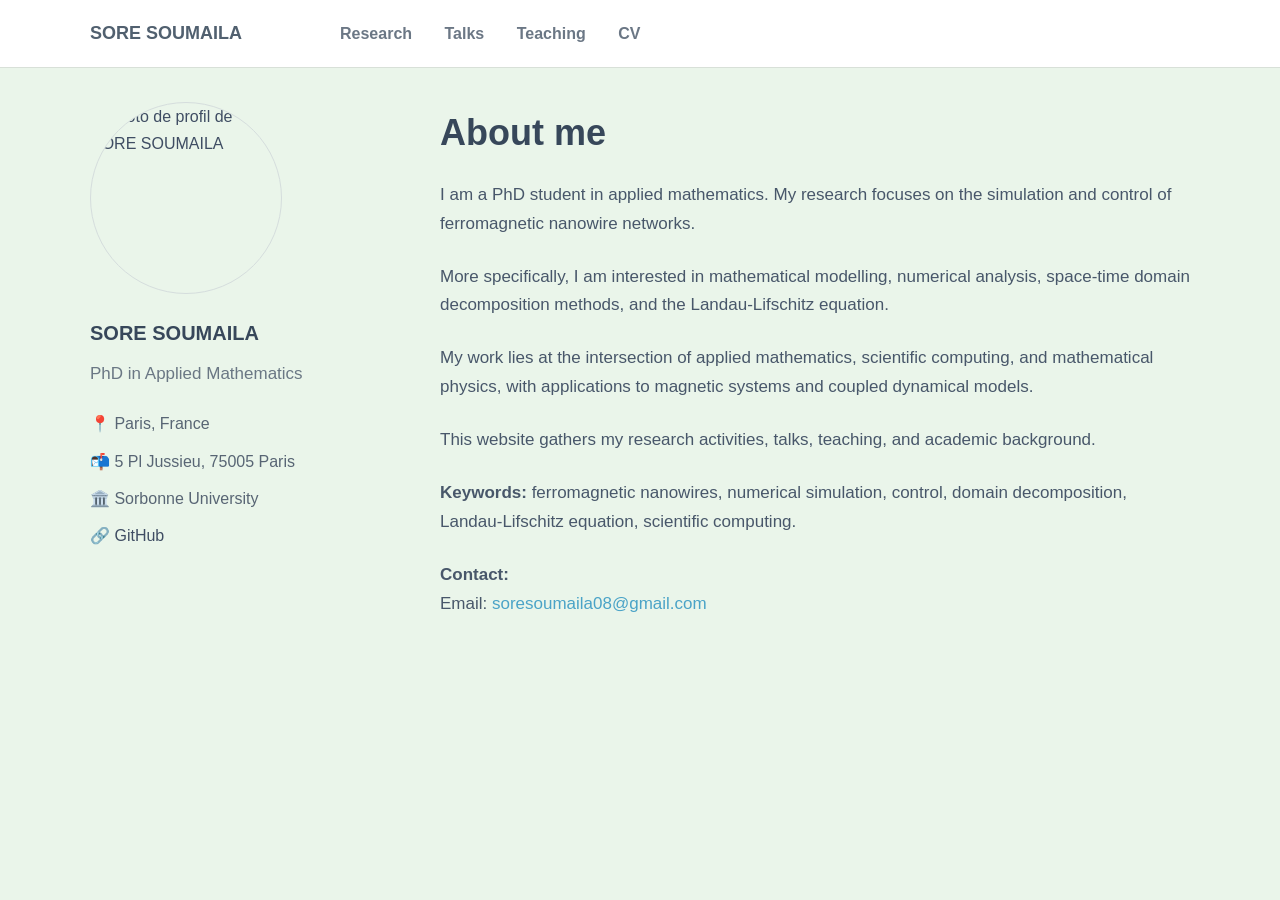
==== commit c853e588: "Update index.html" ====
--- a/index.html
+++ b/index.html
@@ -4,7 +4,10 @@
   <meta charset="UTF-8">
   <meta name="viewport" content="width=device-width, initial-scale=1.0">
   <meta name="google-site-verification" content="8gv8ETqGiuPviAt5-yaoIe_0OM7RxLq_Fy0cH31vGm8" />
-  <title>SORE SOUMAILA</title>
+  <title>SORE SOUMAILA - Doctorant en mathématiques appliquées</title>
+  <meta name="description" content="Site personnel de SORE SOUMAILA, doctorant en mathématiques appliquées. Recherche en simulation, contrôle et nanofils ferromagnétiques.">
+  <link rel="canonical" href="https://sore-soumaila.github.io/">
+  <meta name="robots" content="index, follow">
   <link rel="stylesheet" href="/style.css">
 </head>
 <body>
@@ -22,7 +25,7 @@
 
   <main class="layout">
     <aside class="sidebar">
-      <img src="/images/photo.jpg" alt="Photo de profil" class="photo-profil">
+      <img src="/images/photo.jpg" alt="Photo de profil de SORE SOUMAILA" class="photo-profil">
 
       <h1>SORE SOUMAILA</h1>
       <p class="subtitle">PhD in Applied Mathematics</p>
@@ -30,9 +33,8 @@
       <div class="info-block">
         <p>📍 Paris, France</p>
         <p>📬 5 Pl Jussieu, 75005 Paris</p>
-        <p>🏛️ Sorbonne University </p>
-        <p>✉️ <a href="mailto:soresoumaila08@gmail.com">soresoumaila08@gmail.com</a></p>
-        <p>🔗 <a href="#">GitHub</a></p>
+        <p>🏛️ Sorbonne University</p>
+        <p>🔗 <a href="https://github.com/sore-soumaila" target="_blank" rel="noopener noreferrer">GitHub</a></p>
       </div>
     </aside>
 
--- a/style.css
+++ b/style.css
@@ -61,6 +61,7 @@
   width: 190px;
   height: 190px;
   object-fit: cover;
+  object-position: center center;
   border-radius: 50%;
   display: block;
   margin-bottom: 22px;
